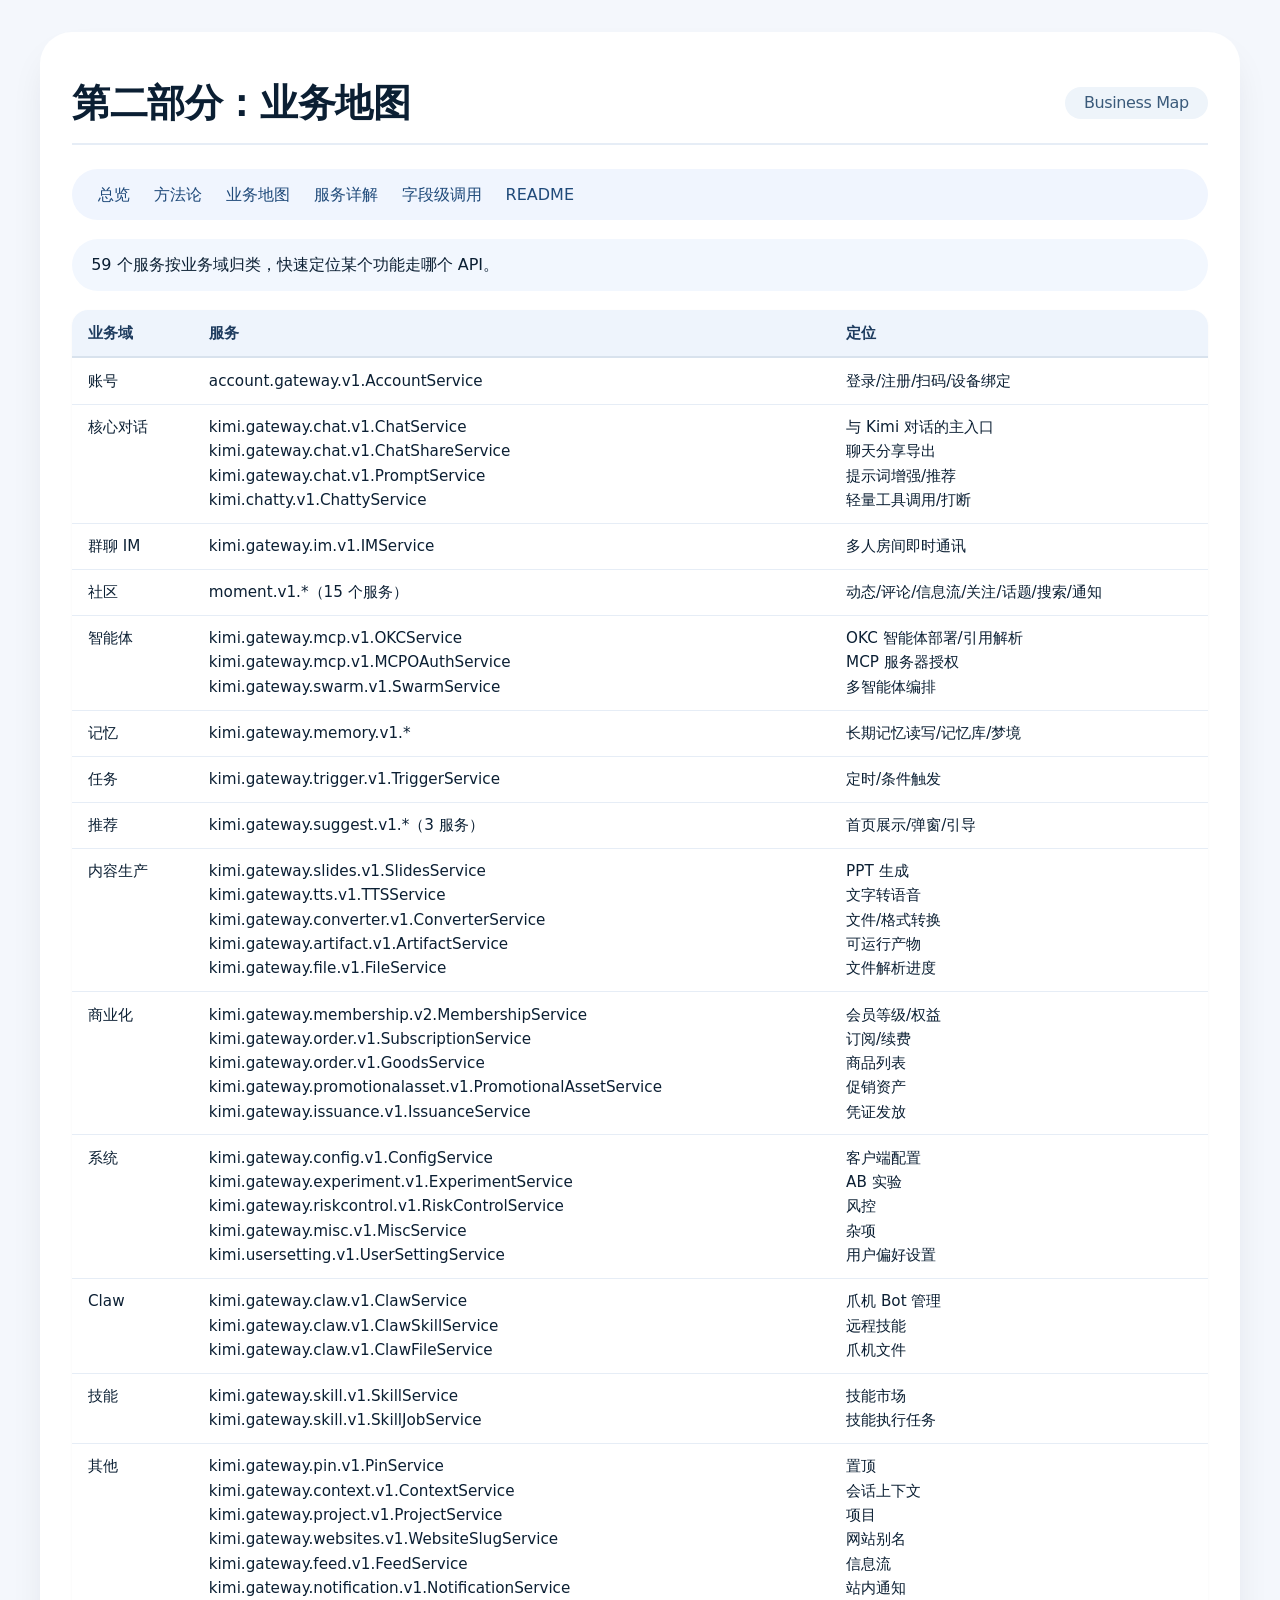
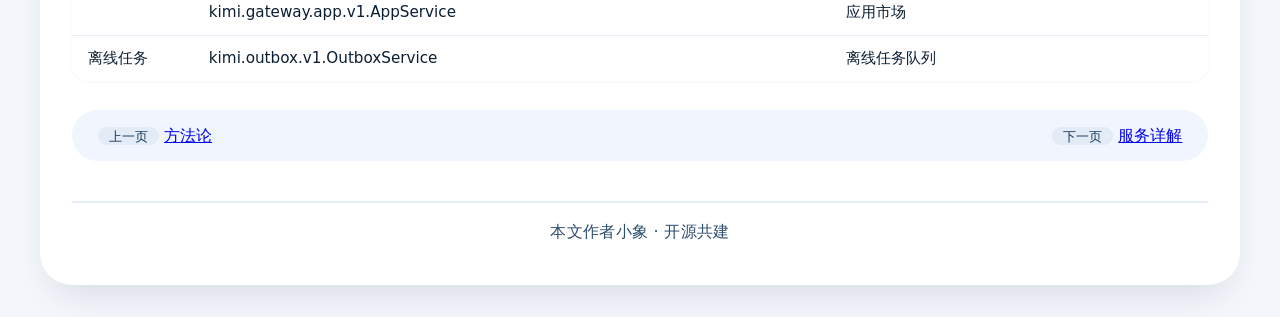
==== business-map.html @ fece8004 "Create business-map.html" ====
<!DOCTYPE html>
<html lang="zh-CN">
<head>
<meta charset="UTF-8">
<meta name="viewport" content="width=device-width, initial-scale=1.0">
<title>业务地图 · Kimi API 逆向研究手册</title>
<link rel="stylesheet" href="style.css">
</head>
<body>
<div class="container">

<h1><span>第二部分：业务地图</span><small>Business Map</small></h1>

<nav class="nav-links">
<a href="index.html">总览</a>
<a href="methodology.html">方法论</a>
<a href="business-map.html">业务地图</a>
<a href="services.html">服务详解</a>
<a href="fields.html">字段级调用</a>
<a href="README.md">README</a>
</nav>

<p class="lead">59 个服务按业务域归类，快速定位某个功能走哪个 API。</p>

<table>
<thead><tr><th>业务域</th><th>服务</th><th>定位</th></tr></thead>
<tbody>
<tr><td>账号</td><td>account.gateway.v1.AccountService</td><td>登录/注册/扫码/设备绑定</td></tr>
<tr><td>核心对话</td><td>kimi.gateway.chat.v1.ChatService<br>kimi.gateway.chat.v1.ChatShareService<br>kimi.gateway.chat.v1.PromptService<br>kimi.chatty.v1.ChattyService</td><td>与 Kimi 对话的主入口<br>聊天分享导出<br>提示词增强/推荐<br>轻量工具调用/打断</td></tr>
<tr><td>群聊 IM</td><td>kimi.gateway.im.v1.IMService</td><td>多人房间即时通讯</td></tr>
<tr><td>社区</td><td>moment.v1.*（15 个服务）</td><td>动态/评论/信息流/关注/话题/搜索/通知</td></tr>
<tr><td>智能体</td><td>kimi.gateway.mcp.v1.OKCService<br>kimi.gateway.mcp.v1.MCPOAuthService<br>kimi.gateway.swarm.v1.SwarmService</td><td>OKC 智能体部署/引用解析<br>MCP 服务器授权<br>多智能体编排</td></tr>
<tr><td>记忆</td><td>kimi.gateway.memory.v1.*</td><td>长期记忆读写/记忆库/梦境</td></tr>
<tr><td>任务</td><td>kimi.gateway.trigger.v1.TriggerService</td><td>定时/条件触发</td></tr>
<tr><td>推荐</td><td>kimi.gateway.suggest.v1.*（3 服务）</td><td>首页展示/弹窗/引导</td></tr>
<tr><td>内容生产</td><td>kimi.gateway.slides.v1.SlidesService<br>kimi.gateway.tts.v1.TTSService<br>kimi.gateway.converter.v1.ConverterService<br>kimi.gateway.artifact.v1.ArtifactService<br>kimi.gateway.file.v1.FileService</td><td>PPT 生成<br>文字转语音<br>文件/格式转换<br>可运行产物<br>文件解析进度</td></tr>
<tr><td>商业化</td><td>kimi.gateway.membership.v2.MembershipService<br>kimi.gateway.order.v1.SubscriptionService<br>kimi.gateway.order.v1.GoodsService<br>kimi.gateway.promotionalasset.v1.PromotionalAssetService<br>kimi.gateway.issuance.v1.IssuanceService</td><td>会员等级/权益<br>订阅/续费<br>商品列表<br>促销资产<br>凭证发放</td></tr>
<tr><td>系统</td><td>kimi.gateway.config.v1.ConfigService<br>kimi.gateway.experiment.v1.ExperimentService<br>kimi.gateway.riskcontrol.v1.RiskControlService<br>kimi.gateway.misc.v1.MiscService<br>kimi.usersetting.v1.UserSettingService</td><td>客户端配置<br>AB 实验<br>风控<br>杂项<br>用户偏好设置</td></tr>
<tr><td>Claw</td><td>kimi.gateway.claw.v1.ClawService<br>kimi.gateway.claw.v1.ClawSkillService<br>kimi.gateway.claw.v1.ClawFileService</td><td>爪机 Bot 管理<br>远程技能<br>爪机文件</td></tr>
<tr><td>技能</td><td>kimi.gateway.skill.v1.SkillService<br>kimi.gateway.skill.v1.SkillJobService</td><td>技能市场<br>技能执行任务</td></tr>
<tr><td>其他</td><td>kimi.gateway.pin.v1.PinService<br>kimi.gateway.context.v1.ContextService<br>kimi.gateway.project.v1.ProjectService<br>kimi.gateway.websites.v1.WebsiteSlugService<br>kimi.gateway.feed.v1.FeedService<br>kimi.gateway.notification.v1.NotificationService<br>kimi.gateway.app.v1.AppService</td><td>置顶<br>会话上下文<br>项目<br>网站别名<br>信息流<br>站内通知<br>应用市场</td></tr>
<tr><td>离线任务</td><td>kimi.outbox.v1.OutboxService</td><td>离线任务队列</td></tr>
</tbody>
</table>

<footer>
<div class="footer-bar">
<span><span class="proto-path">上一页</span> <a href="methodology.html">方法论</a></span>
<span><span class="proto-path">下一页</span> <a href="services.html">服务详解</a></span>
</div>
<div class="author-line">本文作者小象 · 开源共建</div>
</footer>

</div>
</body>
</html>
---- style.css ----
* {
    margin: 0;
    padding: 0;
    box-sizing: border-box;
}

body {
    background: #f4f7fc;
    font-family: system-ui, -apple-system, 'Segoe UI', Roboto, 'Helvetica Neue', sans-serif;
    padding: 2rem 1rem;
    color: #0b1f33;
    line-height: 1.6;
}

.container {
    max-width: 1200px;
    margin: 0 auto;
    background: #ffffff;
    border-radius: 32px;
    box-shadow: 0 20px 40px -12px rgba(0, 20, 40, 0.12);
    padding: 2.5rem 2rem;
}

h1, h2, h3, h4 {
    font-weight: 600;
    letter-spacing: -0.01em;
}

h1 {
    font-size: 2.4rem;
    border-bottom: 2px solid #e6edf6;
    padding-bottom: 0.6rem;
    margin-bottom: 1.5rem;
    display: flex;
    align-items: center;
    justify-content: space-between;
    flex-wrap: wrap;
}

h1 small {
    font-size: 1rem;
    font-weight: 400;
    color: #3a5a7a;
    background: #eef4fa;
    padding: 0.2rem 1.2rem;
    border-radius: 40px;
}

h2 {
    font-size: 1.8rem;
    margin-top: 2.2rem;
    margin-bottom: 0.8rem;
    padding-left: 1rem;
    border-left: 6px solid #1a5bbf;
    background: linear-gradient(to right, #f0f6ff, transparent);
    padding-top: 0.2rem;
}

h3 {
    font-size: 1.4rem;
    margin: 1.8rem 0 0.6rem 0;
    color: #1a2f4a;
}

h4 {
    font-size: 1.1rem;
    margin: 1.2rem 0 0.3rem 0;
    color: #1d3b5e;
}

.badge-grid {
    display: flex;
    flex-wrap: wrap;
    gap: 1rem 2rem;
    background: #eef4fc;
    padding: 0.8rem 1.6rem;
    border-radius: 60px;
    margin: 1rem 0 1.6rem 0;
    justify-content: center;
}

.badge-grid span {
    font-weight: 500;
    color: #12304d;
}

.badge-grid strong {
    background: white;
    padding: 0.1rem 0.8rem;
    border-radius: 30px;
    color: #1a5bbf;
    margin-left: 0.3rem;
}

table {
    width: 100%;
    border-collapse: collapse;
    font-size: 0.95rem;
    margin: 1.2rem 0 1.8rem 0;
    border-radius: 16px;
    overflow: hidden;
    box-shadow: 0 1px 3px rgba(0, 0, 0, 0.04);
}

th {
    background: #eef4fc;
    text-align: left;
    padding: 0.7rem 1rem;
    font-weight: 600;
    color: #1d3b5e;
    border-bottom: 2px solid #d8e2ed;
}

td {
    padding: 0.65rem 1rem;
    border-bottom: 1px solid #e6edf6;
    vertical-align: top;
}

tr:last-child td {
    border-bottom: none;
}

.proto-path {
    background: #e2ebf6;
    padding: 0.1rem 0.7rem;
    border-radius: 30px;
    font-size: 0.8rem;
    color: #1a3a5a;
    font-weight: 500;
}

.service-card {
    background: #fafcff;
    border: 1px solid #e2ebf4;
    border-radius: 20px;
    padding: 1.2rem 1.5rem;
    margin: 1.5rem 0;
    transition: box-shadow 0.1s;
}

.service-card:hover {
    box-shadow: 0 4px 12px rgba(0, 20, 60, 0.06);
}

.service-title {
    display: flex;
    align-items: baseline;
    flex-wrap: wrap;
    gap: 0.4rem 1rem;
    margin-bottom: 0.3rem;
}

.service-title .name {
    font-weight: 650;
    font-size: 1.2rem;
    color: #0b2a4a;
}

.service-title .count {
    color: #4d6a8a;
    font-size: 0.9rem;
}

.method-list {
    display: grid;
    grid-template-columns: repeat(auto-fill, minmax(200px, 1fr));
    gap: 0.2rem 0.8rem;
    margin-top: 0.5rem;
}

.method-item {
    font-size: 0.9rem;
    display: flex;
    align-items: baseline;
    gap: 0.3rem;
    padding: 0.1rem 0;
    border-bottom: 1px dashed #edf2f8;
}

.method-item .type-badge {
    font-size: 0.65rem;
    text-transform: uppercase;
    background: #dce5f0;
    padding: 0.05rem 0.5rem;
    border-radius: 30px;
    color: #1f3f62;
    font-weight: 600;
}

.field-table {
    margin: 0.6rem 0 1.2rem 0;
    font-size: 0.9rem;
}

.field-table th {
    background: #eef3fa;
    padding: 0.4rem 0.8rem;
}

.field-table td {
    padding: 0.4rem 0.8rem;
}

.code-block {
    background: #0d1c2e;
    color: #e2eaf3;
    padding: 1rem 1.4rem;
    border-radius: 16px;
    overflow-x: auto;
    font-family: 'JetBrains Mono', 'Fira Code', monospace;
    font-size: 0.85rem;
    margin: 0.8rem 0 1.2rem 0;
    white-space: pre-wrap;
    word-break: break-word;
}

hr {
    border: none;
    border-top: 2px solid #e2eaf2;
    margin: 2rem 0;
}

.toolchain {
    display: flex;
    flex-wrap: wrap;
    gap: 1rem 2.5rem;
    background: #f5f9ff;
    padding: 1.2rem 1.8rem;
    border-radius: 40px;
    margin: 1rem 0;
}

.toolchain-item {
    display: flex;
    align-items: baseline;
    gap: 0.3rem;
}

.toolchain-item .label {
    font-weight: 500;
    color: #1f3f62;
}

.toolchain-item .value {
    background: white;
    padding: 0.1rem 0.8rem;
    border-radius: 30px;
    color: #0a2e4a;
}

.footnote {
    font-size: 0.9rem;
    color: #446688;
    background: #f2f8ff;
    padding: 0.5rem 1rem;
    border-radius: 40px;
    display: inline-block;
}

.author-line {
    margin-top: 2.5rem;
    padding-top: 1rem;
    border-top: 2px solid #e6edf6;
    font-size: 1rem;
    color: #2f4d6e;
    text-align: center;
    letter-spacing: 0.3px;
}

.nav-links {
    display: flex;
    flex-wrap: wrap;
    gap: 0.3rem 1.5rem;
    background: #f0f5fe;
    padding: 0.8rem 1.6rem;
    border-radius: 40px;
    margin: 1.2rem 0;
}

.nav-links a {
    text-decoration: none;
    color: #1f4a7a;
    font-weight: 500;
}

.nav-links a:hover {
    text-decoration: underline;
}

.meta-row {
    display: flex;
    flex-wrap: wrap;
    justify-content: space-between;
    align-items: center;
    gap: 0.5rem 1rem;
    margin-bottom: 0.5rem;
}

.lead {
    margin: 0.8rem 0 1.2rem 0;
    background: #f2f7fe;
    padding: 0.8rem 1.2rem;
    border-radius: 30px;
}

.doc-list {
    margin-left: 1.5rem;
    margin-bottom: 1rem;
}

.doc-list li {
    margin-bottom: 0.3rem;
}

.footer-bar {
    background: #f0f5fe;
    border-radius: 40px;
    padding: 0.8rem 1.6rem;
    margin: 1.8rem 0 0.2rem 0;
    display: flex;
    flex-wrap: wrap;
    justify-content: space-between;
    gap: 0.5rem;
}

@media (max-width: 700px) {
    .container {
        padding: 1.2rem 0.8rem;
    }
    h1 {
        font-size: 1.8rem;
    }
    .badge-grid {
        border-radius: 30px;
        padding: 0.8rem 1rem;
    }
    .method-list {
        grid-template-columns: 1fr;
    }
}
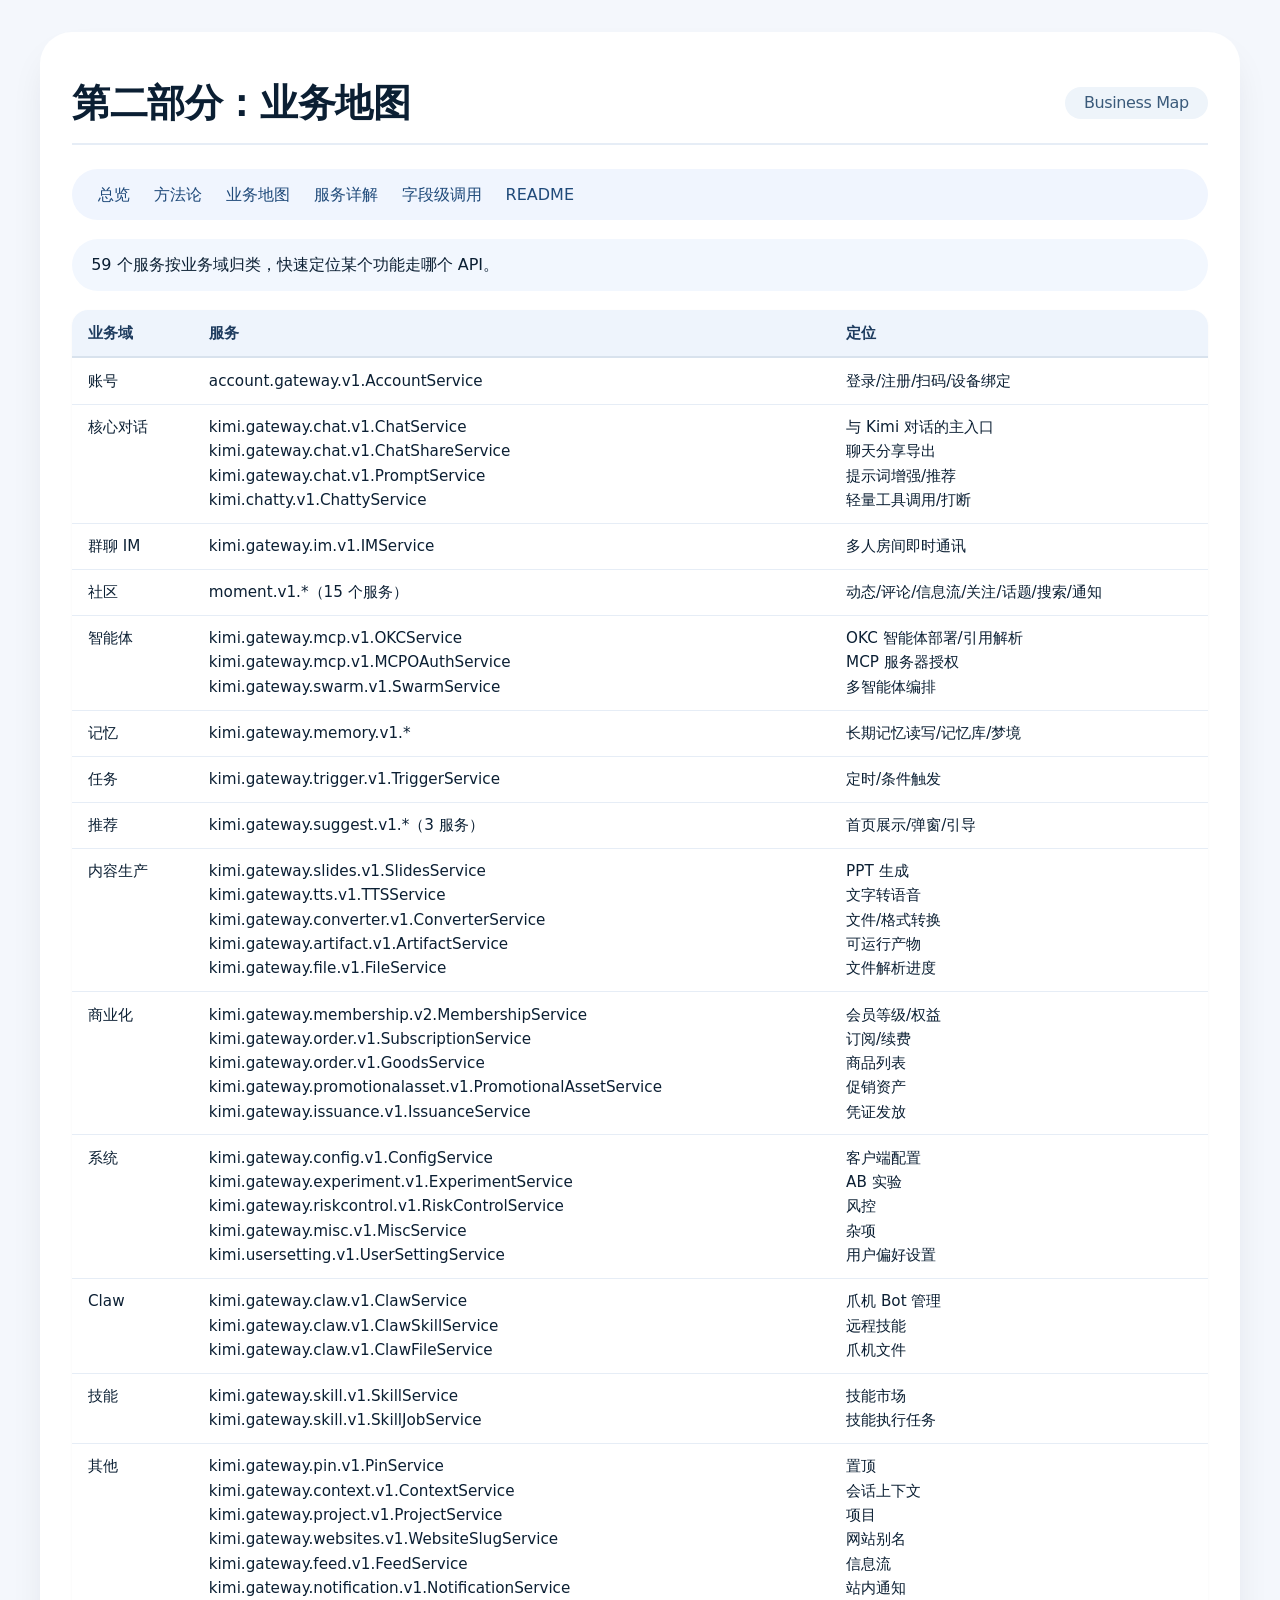
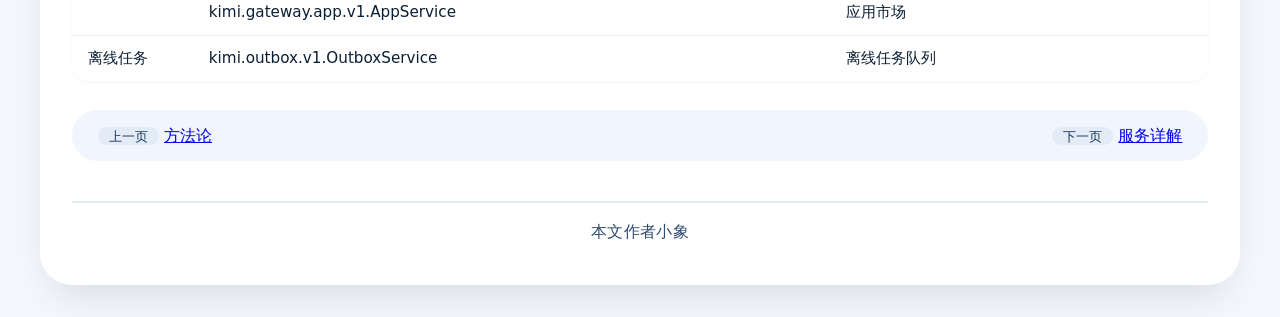
==== commit d9583087: "Update business-map.html" ====
--- a/business-map.html
+++ b/business-map.html
@@ -48,7 +48,7 @@
 <span><span class="proto-path">上一页</span> <a href="methodology.html">方法论</a></span>
 <span><span class="proto-path">下一页</span> <a href="services.html">服务详解</a></span>
 </div>
-<div class="author-line">本文作者小象 · 开源共建</div>
+<div class="author-line">本文作者小象</div>
 </footer>
 
 </div>
